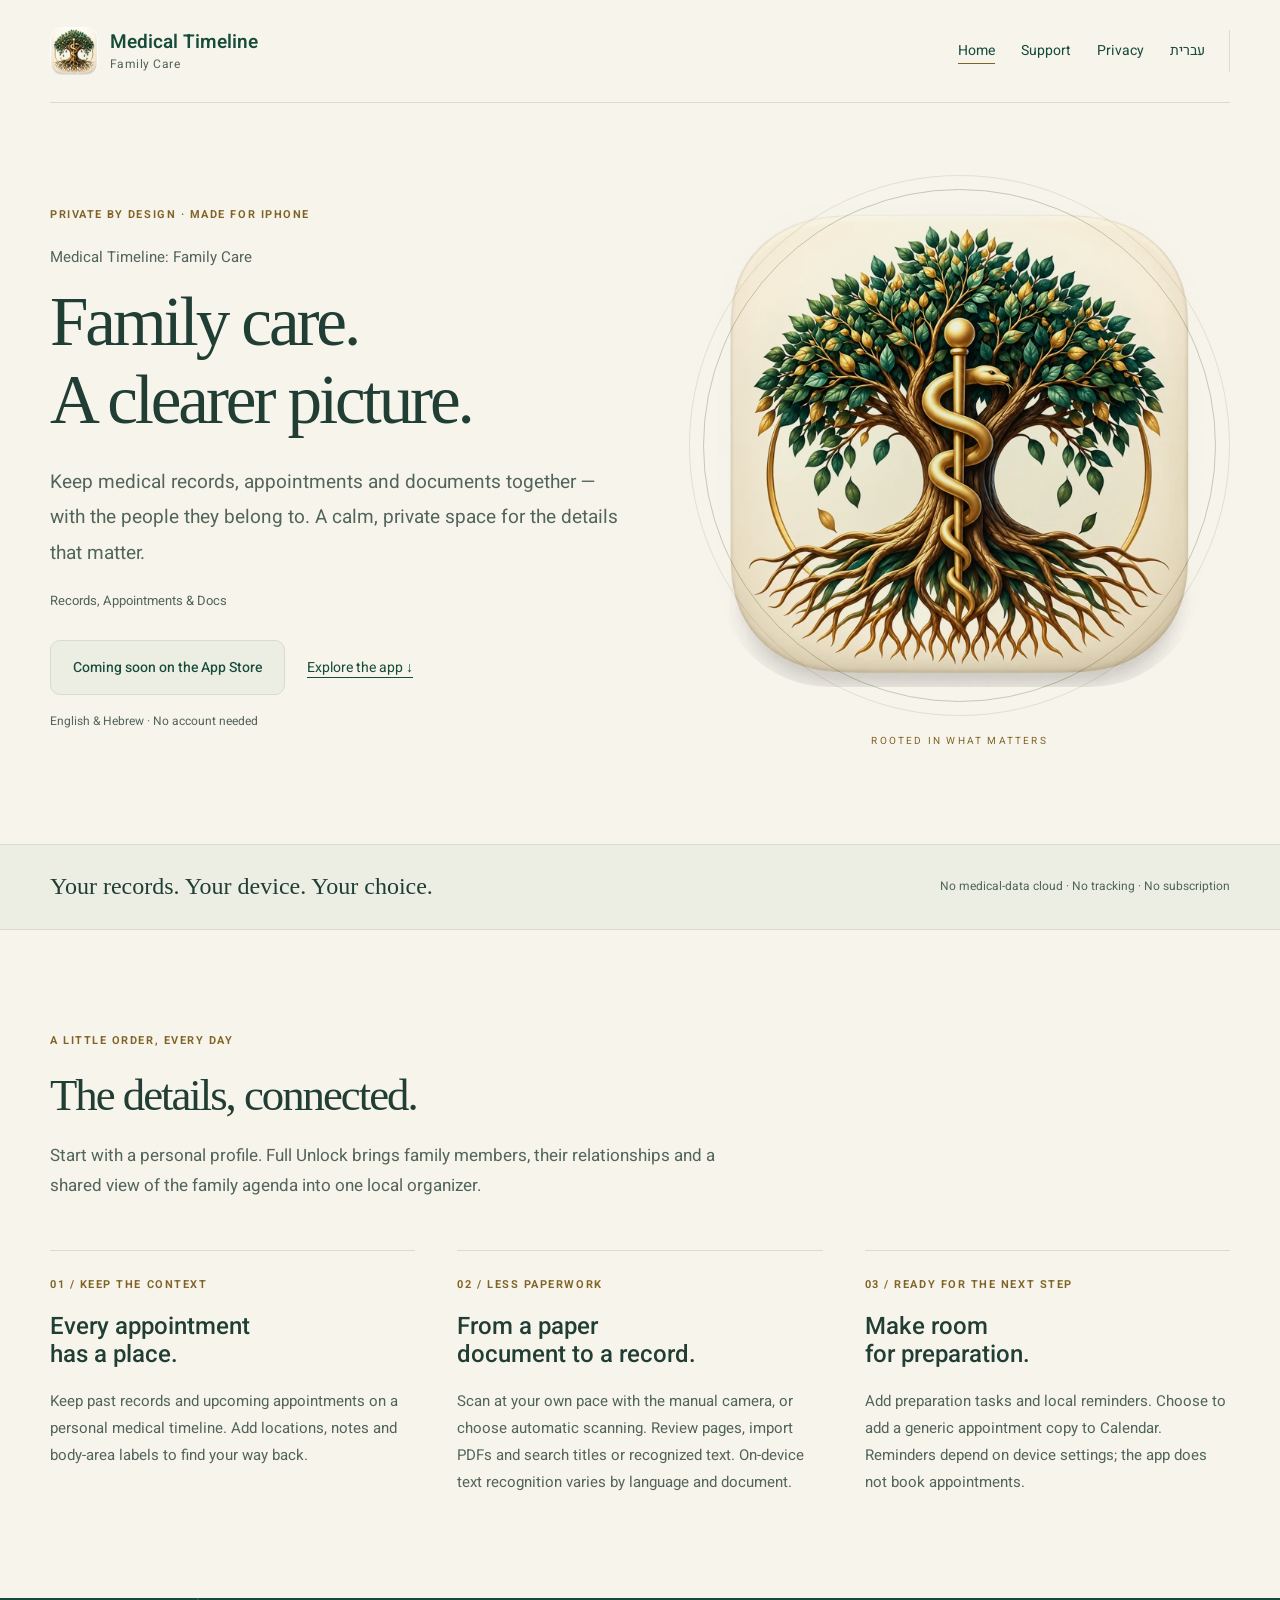
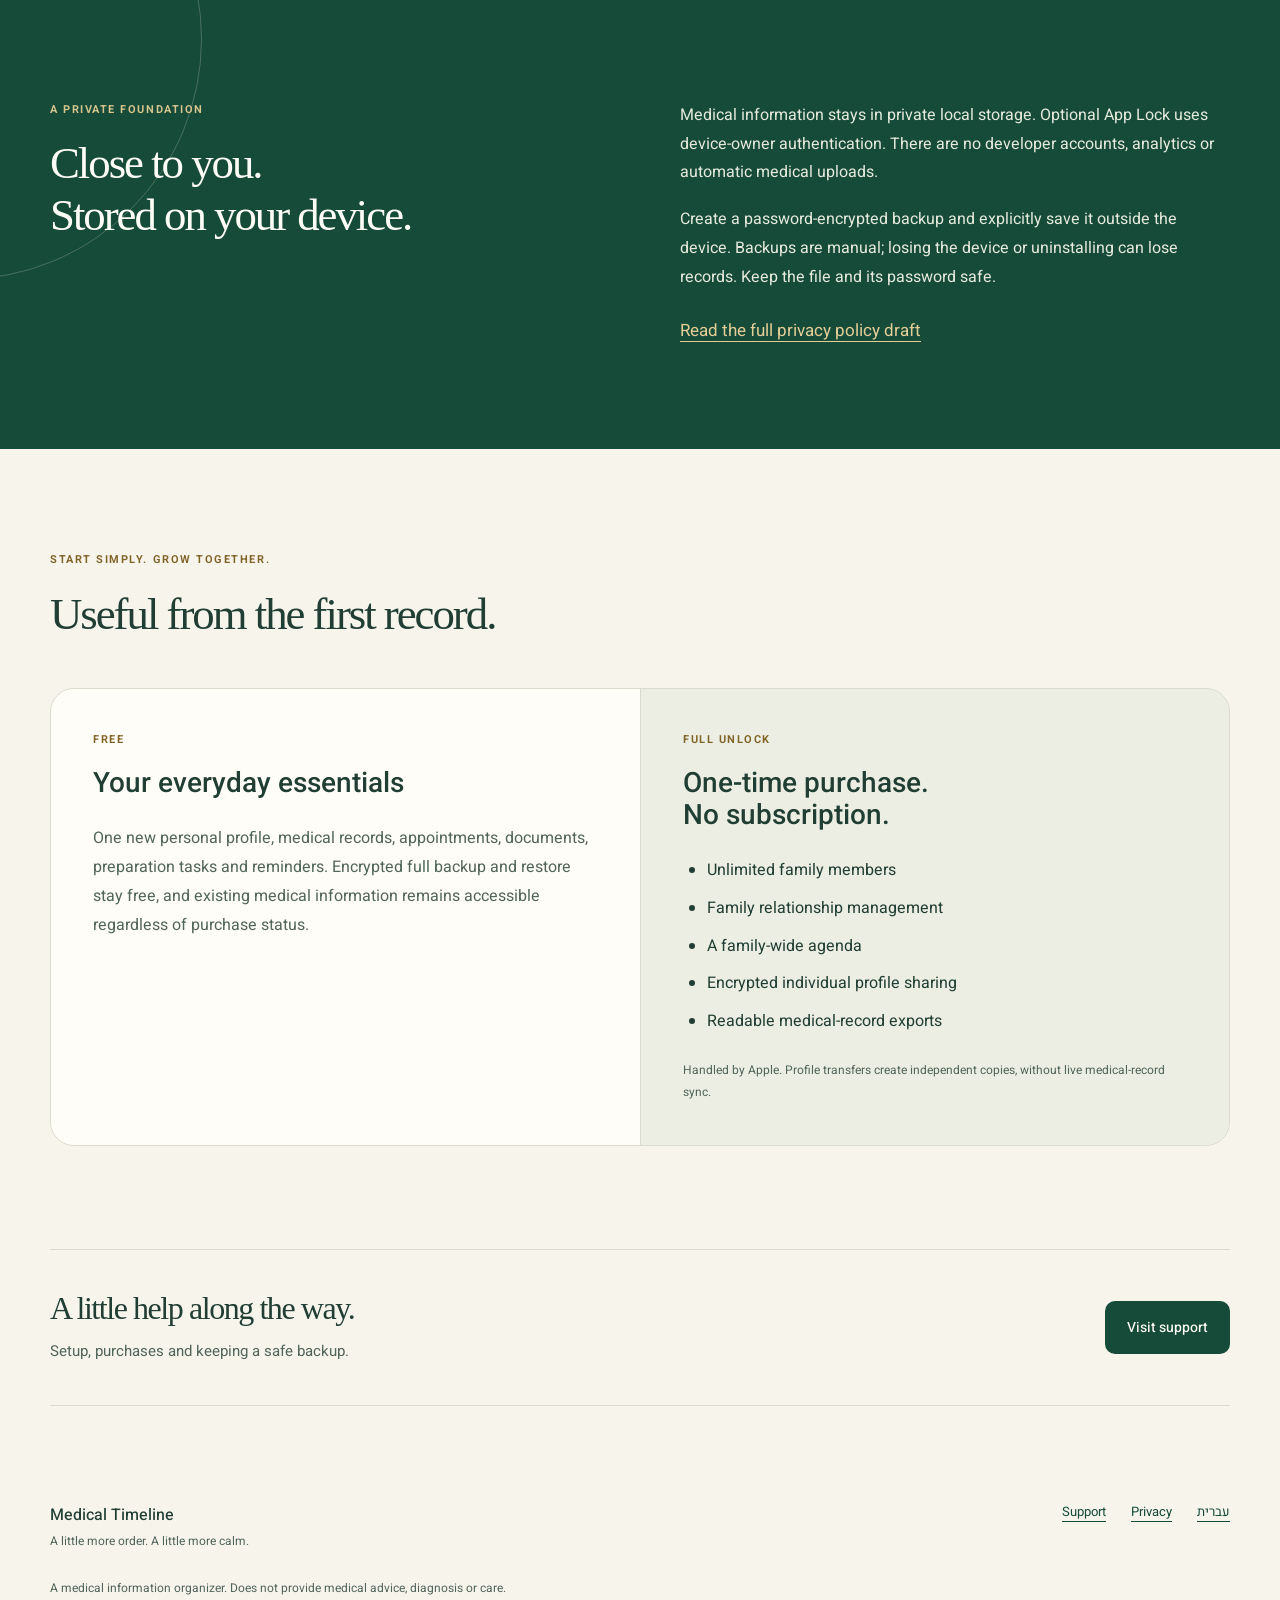
==== index.html @ 95b33567 "Add bilingual Medical Timeline companion website" ====
<!doctype html>
<html lang="en" dir="ltr">
<head>
<meta charset="utf-8">
<meta name="viewport" content="width=device-width, initial-scale=1">
<title>Medical Timeline: Family Care — Records, Appointments &amp; Docs</title>
<meta name="description" content="A private, local-first iPhone organizer for medical records, appointments and documents. English and Hebrew. Optional one-time Full Unlock.">
<meta name="theme-color" content="#f7f4ec">

<link rel="canonical" href="https://staroldur.github.io/medical-timeline-site/index.html">
<link rel="alternate" hreflang="en" href="https://staroldur.github.io/medical-timeline-site/index.html">
<link rel="alternate" hreflang="he" href="https://staroldur.github.io/medical-timeline-site/he.html">
<link rel="alternate" hreflang="x-default" href="https://staroldur.github.io/medical-timeline-site/index.html">
<link rel="icon" type="image/webp" href="assets/icon.webp">
<link rel="stylesheet" href="styles.css">
</head>
<body>
<a class="skip" href="#main">Skip to content</a>
<header class="wrap site-header"><a class="brand" href="index.html"><img src="assets/icon.webp" width="48" height="48" alt=""><span><bdi dir="ltr">Medical Timeline</bdi><small>Family Care</small></span></a>
<nav aria-label="Main navigation"><a href="index.html" aria-current="page">Home</a><a href="support.html">Support</a><a href="privacy.html">Privacy</a><a class="language" href="he.html" lang="he" dir="rtl">עברית</a>
</nav>
</header>
<main id="main">
<section class="wrap hero" aria-labelledby="hero-title">
<div class="hero-copy">
<p class="eyebrow">PRIVATE BY DESIGN · MADE FOR IPHONE</p>
<p class="product-name">Medical Timeline: Family Care</p>
<h1 id="hero-title">Family care.<br>A clearer picture.</h1>
<p class="intro">Keep medical records, appointments and documents together — with the people they belong to. A calm, private space for the details that matter.</p>
<p class="subtitle">Records, Appointments &amp; Docs</p>
<div class="hero-actions"><span class="coming">Coming soon on the App Store</span><a href="#how">Explore the app <span aria-hidden="true">↓</span></a>
</div>
<p class="fine">English &amp; Hebrew · No account needed</p>
</div>
<figure class="hero-art">
<div class="art-ring"><img src="assets/yggdrasil.webp" width="640" height="640" alt="Approved Yggdrasil Tree of Life app artwork, with evergreen leaves and a golden staff" fetchpriority="high">
</div>
<figcaption>ROOTED IN WHAT MATTERS</figcaption>
</figure>
</section>
 <section class="principles">
<div class="wrap">
<p>Your records. Your device. Your choice.</p><span>No medical-data cloud · No tracking · No subscription</span>
</div>
</section>
 <section class="wrap section" id="how" aria-labelledby="how-title">
<div class="section-head">
<p class="eyebrow">A LITTLE ORDER, EVERY DAY</p>
<h2 id="how-title">The details, connected.</h2>
<p>Start with a personal profile. Full Unlock brings family members, their relationships and a shared view of the family agenda into one local organizer.</p>
</div>
<div class="features">
<article class="feature">
<p class="eyebrow">01 / KEEP THE CONTEXT</p>
<h3>Every appointment has a place.</h3>
<p>Keep past records and upcoming appointments on a personal medical timeline. Add locations, notes and body-area labels to find your way back.</p>
</article>
<article class="feature">
<p class="eyebrow">02 / LESS PAPERWORK</p>
<h3>From a paper document to a record.</h3>
<p>Scan at your own pace with the manual camera, or choose automatic scanning. Review pages, import PDFs and search titles or recognized text. On-device text recognition varies by language and document.</p>
</article>
<article class="feature">
<p class="eyebrow">03 / READY FOR THE NEXT STEP</p>
<h3>Make room for preparation.</h3>
<p>Add preparation tasks and local reminders. Choose to add a generic appointment copy to Calendar. Reminders depend on device settings; the app does not book appointments.</p>
</article>
</div>
</section>
 <section class="privacy-band">
<div class="wrap split">
<div>
<p class="eyebrow">A PRIVATE FOUNDATION</p>
<h2>Close to you.<br>Stored on your device.</h2>
</div>
<div>
<p>Medical information stays in private local storage. Optional App Lock uses device-owner authentication. There are no developer accounts, analytics or automatic medical uploads.</p>
<p>Create a password-encrypted backup and explicitly save it outside the device. Backups are manual; losing the device or uninstalling can lose records. Keep the file and its password safe.</p><a href="privacy.html">Read the full privacy policy draft</a>
</div>
</div>
</section>
 <section class="wrap section" aria-labelledby="purchase-title">
<div class="section-head">
<p class="eyebrow">START SIMPLY. GROW TOGETHER.</p>
<h2 id="purchase-title">Useful from the first record.</h2>
</div>
<div class="purchase-grid">
<article class="free">
<p class="eyebrow">FREE</p>
<h3>Your everyday essentials</h3>
<p>One new personal profile, medical records, appointments, documents, preparation tasks and reminders. Encrypted full backup and restore stay free, and existing medical information remains accessible regardless of purchase status.</p>
</article>
<article class="unlock">
<p class="eyebrow">FULL UNLOCK</p>
<h3>One-time purchase.<br>No subscription.</h3>
<ul>
<li>Unlimited family members</li>
<li>Family relationship management</li>
<li>A family-wide agenda</li>
<li>Encrypted individual profile sharing</li>
<li>Readable medical-record exports</li>
</ul>
<p class="fine">Handled by Apple. Profile transfers create independent copies, without live medical-record sync.</p>
</article>
</div>
</section>
 <section class="wrap help-strip">
<div>
<h2>A little help along the way.</h2>
<p>Setup, purchases and keeping a safe backup.</p>
</div><a class="button" href="support.html">Visit support</a>
</section>
</main>
<footer class="wrap site-footer">
<div><strong><bdi dir="ltr">Medical Timeline</bdi></strong>
<p>A little more order. A little more calm.</p>
</div>
<div><a href="support.html">Support</a><a href="privacy.html">Privacy</a><a href="he.html" lang="he" dir="auto">עברית</a>
</div>
<p class="fine">A medical information organizer. Does not provide medical advice, diagnosis or care.</p>
</footer>
</body></html>
---- styles.css ----
@font-face {
  font-family:Heebo;
  src:url('assets/Heebo.ttf') format('truetype');
  font-weight:100 900;
  font-display:swap}

:root {
  color-scheme:light;
  --ivory:#f7f4ec;
  --paper:#fffdf7;
  --ink:#213e34;
  --green:#164b3a;
  --muted:#52655b;
  --gold:#806326;
  --line:#d8dbcd;
  --tint:#eceee3;
  --radius:24px;
  --space:clamp(64px,8vw,112px)}

* {
  box-sizing:border-box}
html {
  scroll-padding-top:24px}
body {
  margin:0;
  background:var(--ivory);
  color:var(--ink);
  font:400 17px/1.8 Heebo,Arial,sans-serif}
a {
  color:var(--green);
  text-underline-offset:5px;
  text-decoration-thickness:1px}
a:hover {
  text-decoration-thickness:2px}
a:focus-visible {
  outline:3px solid var(--gold);
  outline-offset:5px;
  border-radius:3px}
img {
  max-width:100%;
  height:auto;
  display:block}
h1,h2,h3,p,figure {
  margin:0}
h1,h2,h3 {
  line-height:1.14;
  font-weight:500;
  text-wrap:balance}
h1,h2 {
  font-family:Georgia,'Times New Roman',serif;
  letter-spacing:-.045em}
h1 {
  font-size:clamp(48px,5.4vw,78px)}
h2 {
  font-size:clamp(36px,3.5vw,50px)}
h3 {
  font-size:24px;
  font-weight:550}
p+p {
  margin-top:18px}
ul {
  padding-inline-start:24px}
li+li {
  margin-top:9px}
.wrap {
  width:min(1180px,calc(100% - 72px));
  margin-inline:auto}
.skip {
  position:absolute;
  inset-inline-start:20px;
  top:-100px;
  background:var(--paper);
  padding:12px;
  z-index:10}
.skip:focus {
  top:12px}
.site-header {
  display:flex;
  justify-content:space-between;
  align-items:center;
  gap:24px;
  padding-block:27px;
  border-bottom:1px solid var(--line)}
.brand {
  display:flex;
  gap:12px;
  align-items:center;
  text-decoration:none;
  font-size:19px;
  font-weight:600;
  line-height:1.35}
.brand img {
  border-radius:12px}
.brand small {
  display:block;
  color:var(--muted);
  font-size:12px;
  font-weight:400;
  letter-spacing:.04em}
.site-header nav {
  display:flex;
  flex-wrap:wrap;
  align-items:center;
  gap:26px;
  font-size:14px}
.site-header nav a {
  text-decoration:none;
  padding-block:8px}
.site-header nav a[aria-current] {
  text-decoration:underline;
  text-decoration-color:var(--gold);
  text-underline-offset:8px}
.site-header .language {
  border-inline-start:1px solid var(--line);
  padding-inline-start:24px}
.hero {
  display:grid;
  grid-template-columns:1.1fr 1fr;
  gap:44px;
  align-items:center;
  padding-block:72px 80px}
.hero-copy {
  position:relative}
.eyebrow {
  font-size:11px;
  letter-spacing:.14em;
  font-weight:650;
  color:var(--gold);
  line-height:1.6;
  margin-bottom:20px}
.product-name {
  font-size:15px;
  color:var(--muted);
  margin-block:0 12px}
.hero h1 {
  margin-bottom:25px}
.intro {
  font-size:19px;
  line-height:1.85;
  color:var(--muted);
  max-width:580px}
.subtitle {
  font-size:13px;
  color:var(--muted);
  margin-top:18px}
.hero-actions {
  display:flex;
  align-items:center;
  gap:22px;
  flex-wrap:wrap;
  margin-block:28px 16px}
.hero-actions>a {
  font-size:14px}
.coming,.button {
  display:inline-block;
  padding:14px 22px;
  border-radius:10px;
  background:var(--green);
  color:var(--paper);
  font-size:14px;
  font-weight:500;
  text-decoration:none}
.coming {
  background:var(--tint);
  color:var(--green);
  border:1px solid var(--line)}
.fine {
  font-size:12px;
  line-height:1.8;
  color:var(--muted)}
.hero-art {
  position:relative;
  text-align:center;
  padding:14px}
.art-ring {
  position:relative;
  padding:14px;
  border:1px solid #c7c9b5;
  border-radius:50%;
  background:radial-gradient(ellipse,#e6e8da 0,transparent 70%)}
.art-ring:before {
  content:'';
  position:absolute;
  inset:-15px;
  border:1px solid #e4dfcf;
  border-radius:50%;
  pointer-events:none}
.art-ring img {
  border-radius:23%;
  mix-blend-mode:multiply}
.hero-art figcaption {
  font-size:10px;
  letter-spacing:.22em;
  color:var(--gold);
  margin-top:30px}
.principles {
  background:var(--tint);
  border-block:1px solid var(--line);
  padding-block:25px}
.principles>.wrap {
  display:flex;
  justify-content:space-between;
  align-items:center;
  gap:18px}
.principles p {
  font-family:Georgia,serif;
  font-size:24px;
  line-height:1.4}
.principles span {
  font-size:12px;
  color:var(--muted)}
.section {
  padding-block:var(--space)}
.section-head {
  max-width:690px;
  margin-bottom:48px}
.section-head h2 {
  margin-bottom:20px}
.section-head>p:last-child {
  color:var(--muted)}
.features {
  display:grid;
  grid-template-columns:repeat(3,minmax(0,1fr));
  gap:42px}
.feature {
  border-top:1px solid var(--line);
  padding-top:25px}
.feature .eyebrow {
  margin-bottom:20px}
.feature h3 {
  margin-bottom:20px;
  max-width:270px}
.feature>p:last-child {
  font-size:15px;
  color:var(--muted)}
.privacy-band {
  background:var(--green);
  color:var(--paper);
  padding-block:var(--space);
  position:relative;
  overflow:hidden}
.privacy-band:before {
  content:'';
  position:absolute;
  width:480px;
  height:480px;
  border:1px solid #4a705d;
  border-radius:50%;
  inset-inline-start:-280px;
  top:-200px;
  pointer-events:none}
.split {
  display:grid;
  grid-template-columns:1fr 1fr;
  gap:80px;
  position:relative}
.privacy-band .eyebrow {
  color:#d9c68e}
.privacy-band p:not(.eyebrow) {
  color:#e5eadd;
  font-size:16px}
.privacy-band a {
  color:#e5ce95;
  display:inline-block;
  margin-top:24px}
.purchase-grid {
  display:grid;
  grid-template-columns:1fr 1fr;
  border:1px solid var(--line);
  border-radius:var(--radius);
  overflow:hidden}
.purchase-grid article {
  padding:42px}
.purchase-grid h3 {
  font-size:28px;
  margin-bottom:24px}
.free {
  background:var(--paper)}
.free>p:last-child {
  color:var(--muted);
  font-size:16px}
.unlock {
  background:var(--tint);
  border-inline-start:1px solid var(--line)}
.unlock li {
  font-size:16px}
.unlock .fine {
  margin-top:24px}
.help-strip {
  border-block:1px solid var(--line);
  display:flex;
  justify-content:space-between;
  align-items:center;
  gap:30px;
  padding-block:40px;
  margin-bottom:64px}
.help-strip h2 {
  font-size:32px;
  margin-bottom:12px}
.help-strip p {
  font-size:15px;
  color:var(--muted)}
.site-footer {
  display:flex;
  flex-wrap:wrap;
  justify-content:space-between;
  align-items:start;
  gap:26px;
  padding-block:30px 40px}
.site-footer strong {
  font-size:16px;
  font-weight:500}
.site-footer p {
  font-size:12px;
  color:var(--muted)}
.site-footer>div+div {
  display:flex;
  gap:25px;
  font-size:13px}
.site-footer>.fine {
  width:100%}
.page-heading {
  padding-block:64px 48px}
.page-heading h1 {
  margin-bottom:24px}
.equivalent {
  display:inline-block;
  margin-top:20px}
.draft-notice {
  max-width:880px;
  border-inline-start:3px solid var(--gold);
  padding:18px 22px;
  background:#eee7d6;
  font-size:14px;
  color:#4c4329}
.document-layout {
  display:grid;
  grid-template-columns:260px minmax(0,1fr);
  gap:72px;
  padding-bottom:80px}
.contact-panel,.policy-nav {
  align-self:start;
  border-top:1px solid var(--gold);
  padding-top:24px;
  font-size:14px;
  overflow-wrap:anywhere}
.contact-panel h2,.policy-nav h2 {
  font-family:Heebo,Arial,sans-serif;
  font-size:20px;
  letter-spacing:0;
  line-height:1.5;
  margin-bottom:18px}
.contact-panel p {
  margin-bottom:18px}
.contact-panel>a {
  display:inline-block;
  margin-bottom:18px}
.policy-nav a {
  display:block;
  padding-block:6px;
  font-size:13px}
.document {
  max-width:760px;
  min-width:0;
  overflow-wrap:anywhere}
.document section {
  padding-block:28px;
  border-top:1px solid var(--line)}
.document section:first-child {
  padding-top:0;
  border-top:0}
.document h2 {
  font-family:Heebo,Arial,sans-serif;
  font-size:24px;
  letter-spacing:0;
  line-height:1.5;
  margin-bottom:18px}
.document p {
  font-size:16px;
  color:var(--muted)}
.document strong {
  color:var(--ink)}
[dir=rtl] h1,[dir=rtl] h2,[dir=rtl] .principles p {
  font-family:Heebo,Arial,sans-serif;
  letter-spacing:-.025em}
[dir=rtl] h1 {
  font-size:clamp(42px,4.7vw,65px);
  line-height:1.28}
[dir=rtl] h2 {
  line-height:1.3}
[dir=rtl] .eyebrow {
  letter-spacing:.025em}
bdi {
  unicode-bidi:isolate}

@media(min-width:1450px) {
  .hero {
  padding-block:96px}
}

@media(max-width:1000px) {
  .hero {
  gap:24px}
.hero-art {
  padding:12px}
.hero-actions {
  gap:16px}
.site-header nav {
  gap:18px}
.features {
  gap:26px}
.split {
  gap:40px}
.principles>.wrap {
  flex-direction:column;
  text-align:center;
  gap:10px}
.document-layout {
  grid-template-columns:220px minmax(0,1fr);
  gap:35px}
}

@media(max-width:760px) {
  .wrap {
  width:calc(100% - 40px)}
.site-header {
  flex-wrap:wrap;
  gap:18px;
  padding-block:20px}
.site-header nav {
  width:100%;
  justify-content:space-between;
  gap:12px;
  font-size:13px}
.site-header .language {
  padding-inline-start:16px}
.hero {
  grid-template-columns:1fr;
  padding-block:45px 50px;
  gap:44px}
.hero-copy {
  max-width:600px}
.hero-art {
  max-width:400px;
  width:80%;
  margin-inline:auto}
.hero h1 {
  font-size:clamp(48px,8vw,65px)}
[dir=rtl] .hero h1 {
  font-size:clamp(42px,7.8vw,58px)}
.intro {
  font-size:17px}
.hero-art figcaption {
  margin-top:24px}
.principles p {
  font-size:22px}
.features {
  grid-template-columns:1fr;
  gap:30px}
.feature h3 {
  max-width:none}
.feature p {
  max-width:580px}
.split,.purchase-grid {
  grid-template-columns:1fr}
.split {
  gap:30px}
.unlock {
  border-inline-start:0;
  border-top:1px solid var(--line)}
.purchase-grid article {
  padding:30px}
.help-strip {
  align-items:start;
  flex-direction:column;
  gap:24px}
.document-layout {
  grid-template-columns:1fr;
  gap:40px}
.policy-nav {
  column-count:2;
  column-gap:24px}
.policy-nav h2 {
  column-span:all}
.policy-nav a {
  break-inside:avoid}
.contact-panel {
  max-width:480px}
.page-heading {
  padding-block:44px 36px}
.draft-notice {
  padding:16px}
.site-footer {
  gap:22px}
.eyebrow {
  margin-bottom:16px}
}

@media(max-width:360px) {
  .wrap {
  width:calc(100% - 32px)}
.hero h1 {
  font-size:45px}
[dir=rtl] .hero h1 {
  font-size:39px}
.brand {
  font-size:18px}
.coming {
  padding:12px 16px}
.purchase-grid article {
  padding:24px}
.policy-nav {
  column-count:1}
}

@media(prefers-reduced-motion:reduce) {
  *,*:before,*:after {
  scroll-behavior:auto!important;
  animation:none!important;
  transition:none!important}
}

@media print {
  body {
  background:white;
  color:#111;
  font:11pt/1.6 Arial,sans-serif}
.site-header,.site-footer,.skip,.policy-nav,.contact-panel {
  display:none}
.wrap {
  width:100%}
.page-heading {
  padding-block:0 20px}
.page-heading h1 {
  font-size:28pt}
.document-layout {
  display:block;
  padding:0}
.document {
  max-width:none}
.document p {
  font-size:11pt;
  color:#111}
.document h2 {
  font-size:15pt;
  break-after:avoid}
.document section {
  padding-block:16px}
.draft-notice {
  border:1px solid #555;
  background:none}
.document a {
  color:#111}
a[href^='https://']:after {
  content:' (' attr(href) ')';
  font-size:9pt;
  overflow-wrap:anywhere}
}
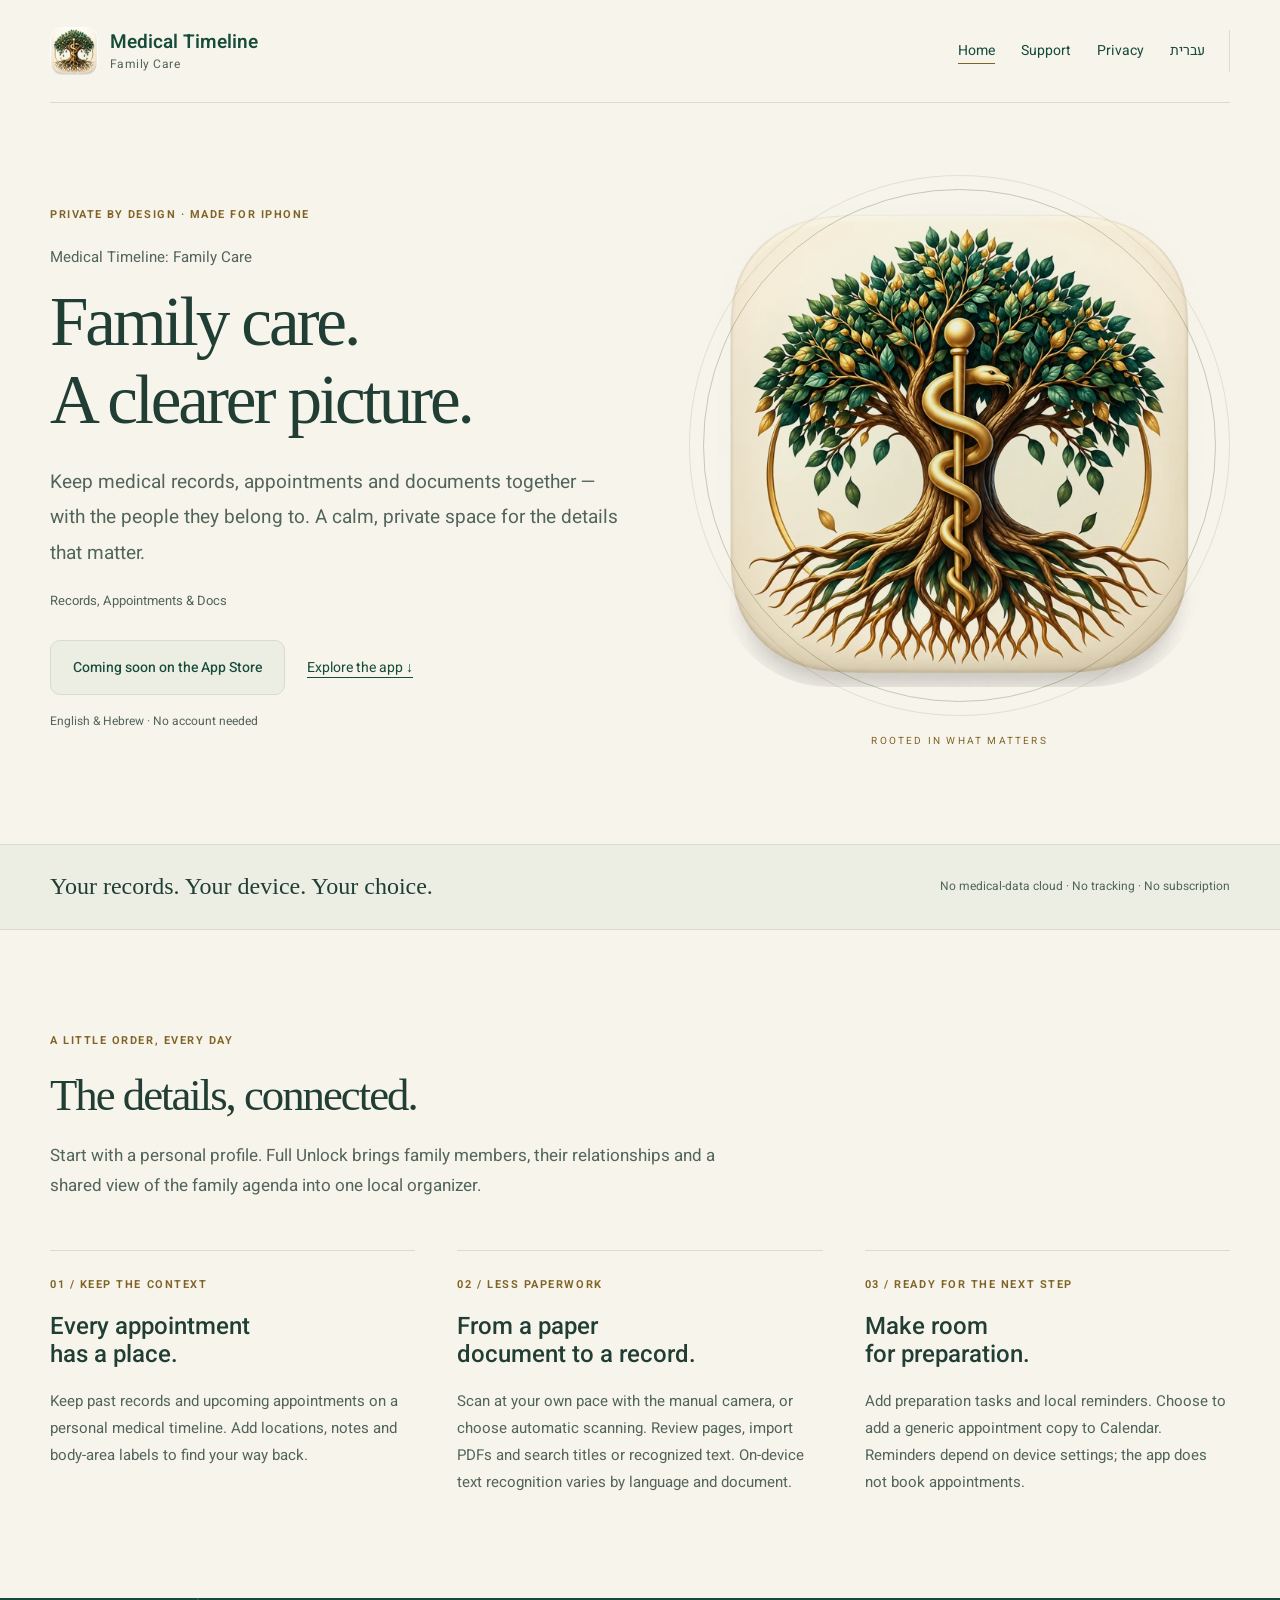
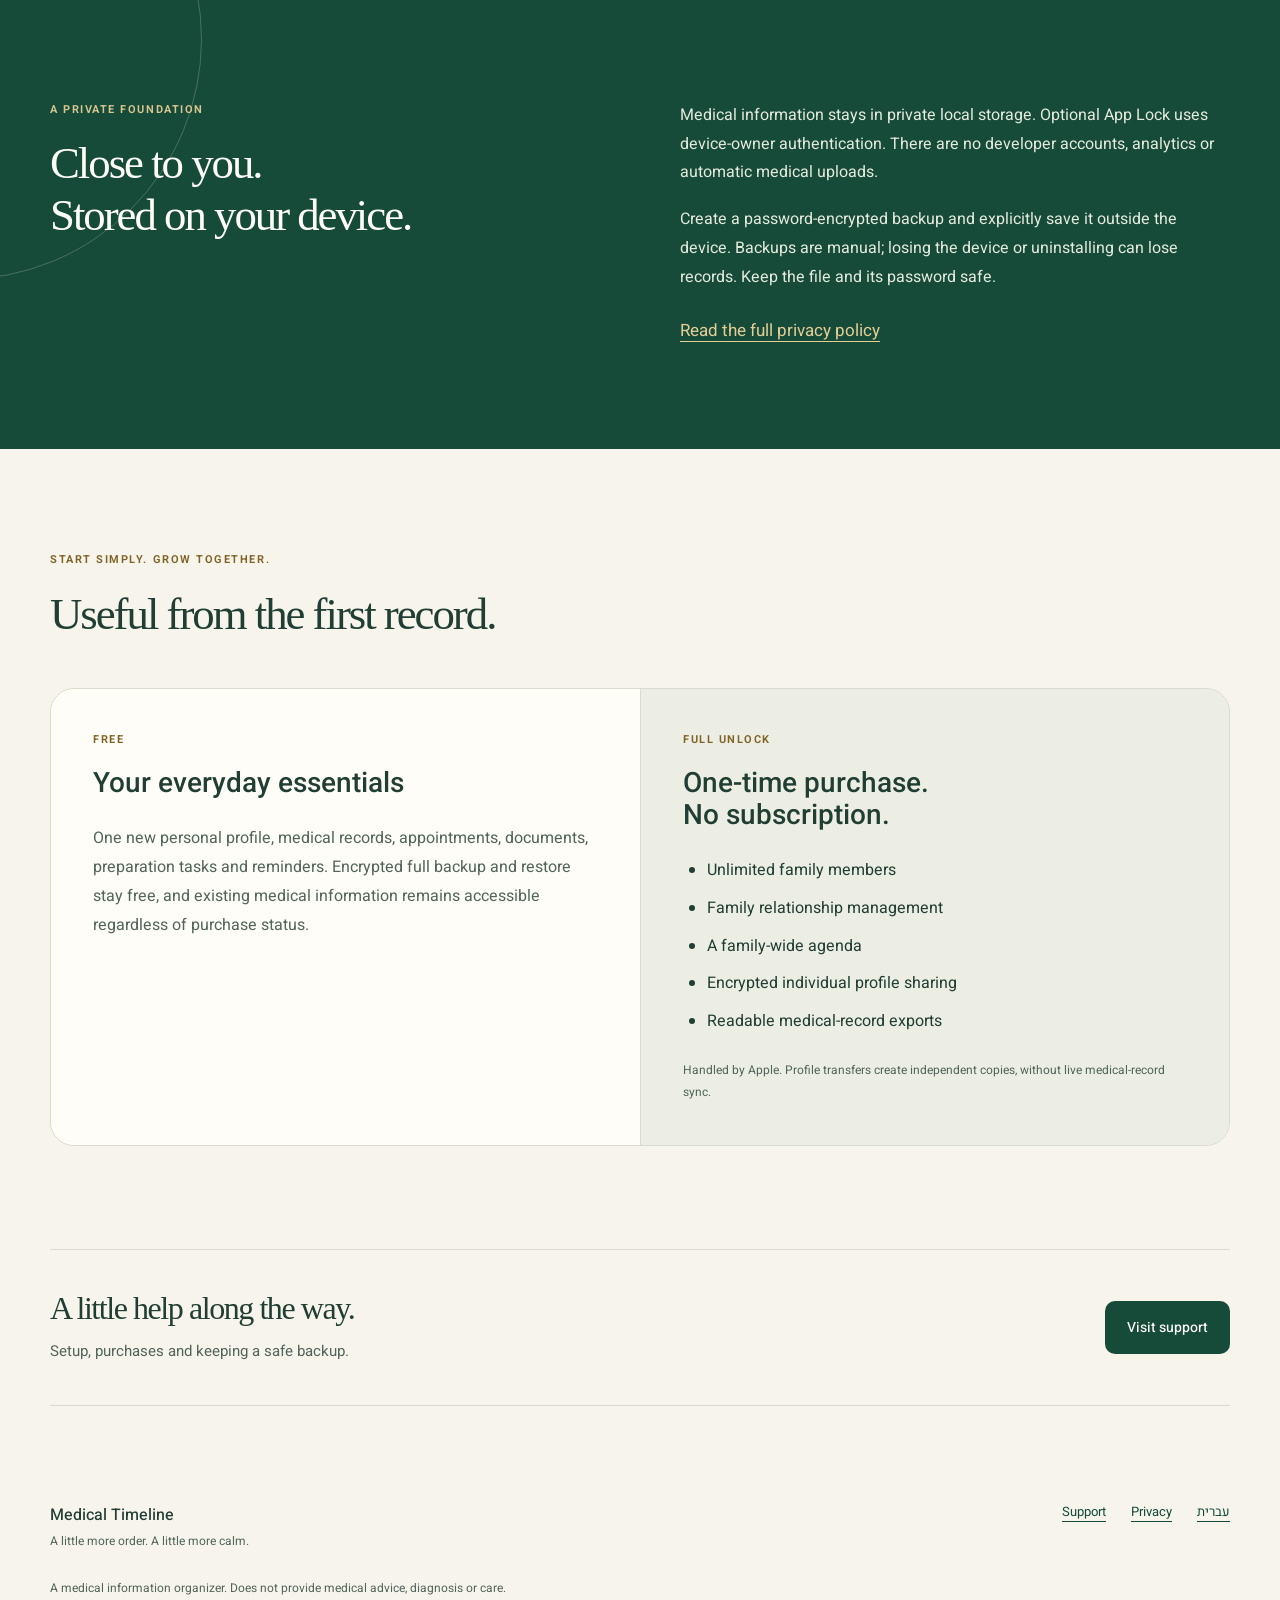
==== commit fec4bfee: "privacy updated" ====
--- a/index.html
+++ b/index.html
@@ -38,11 +38,11 @@
 <figcaption>ROOTED IN WHAT MATTERS</figcaption>
 </figure>
 </section>
- <section class="principles">
+ <div class="principles">
 <div class="wrap">
 <p>Your records. Your device. Your choice.</p><span>No medical-data cloud · No tracking · No subscription</span>
 </div>
-</section>
+</div>
  <section class="wrap section" id="how" aria-labelledby="how-title">
 <div class="section-head">
 <p class="eyebrow">A LITTLE ORDER, EVERY DAY</p>
@@ -75,7 +75,7 @@
 </div>
 <div>
 <p>Medical information stays in private local storage. Optional App Lock uses device-owner authentication. There are no developer accounts, analytics or automatic medical uploads.</p>
-<p>Create a password-encrypted backup and explicitly save it outside the device. Backups are manual; losing the device or uninstalling can lose records. Keep the file and its password safe.</p><a href="privacy.html">Read the full privacy policy draft</a>
+<p>Create a password-encrypted backup and explicitly save it outside the device. Backups are manual; losing the device or uninstalling can lose records. Keep the file and its password safe.</p><a href="privacy.html">Read the full privacy policy</a>
 </div>
 </div>
 </section>
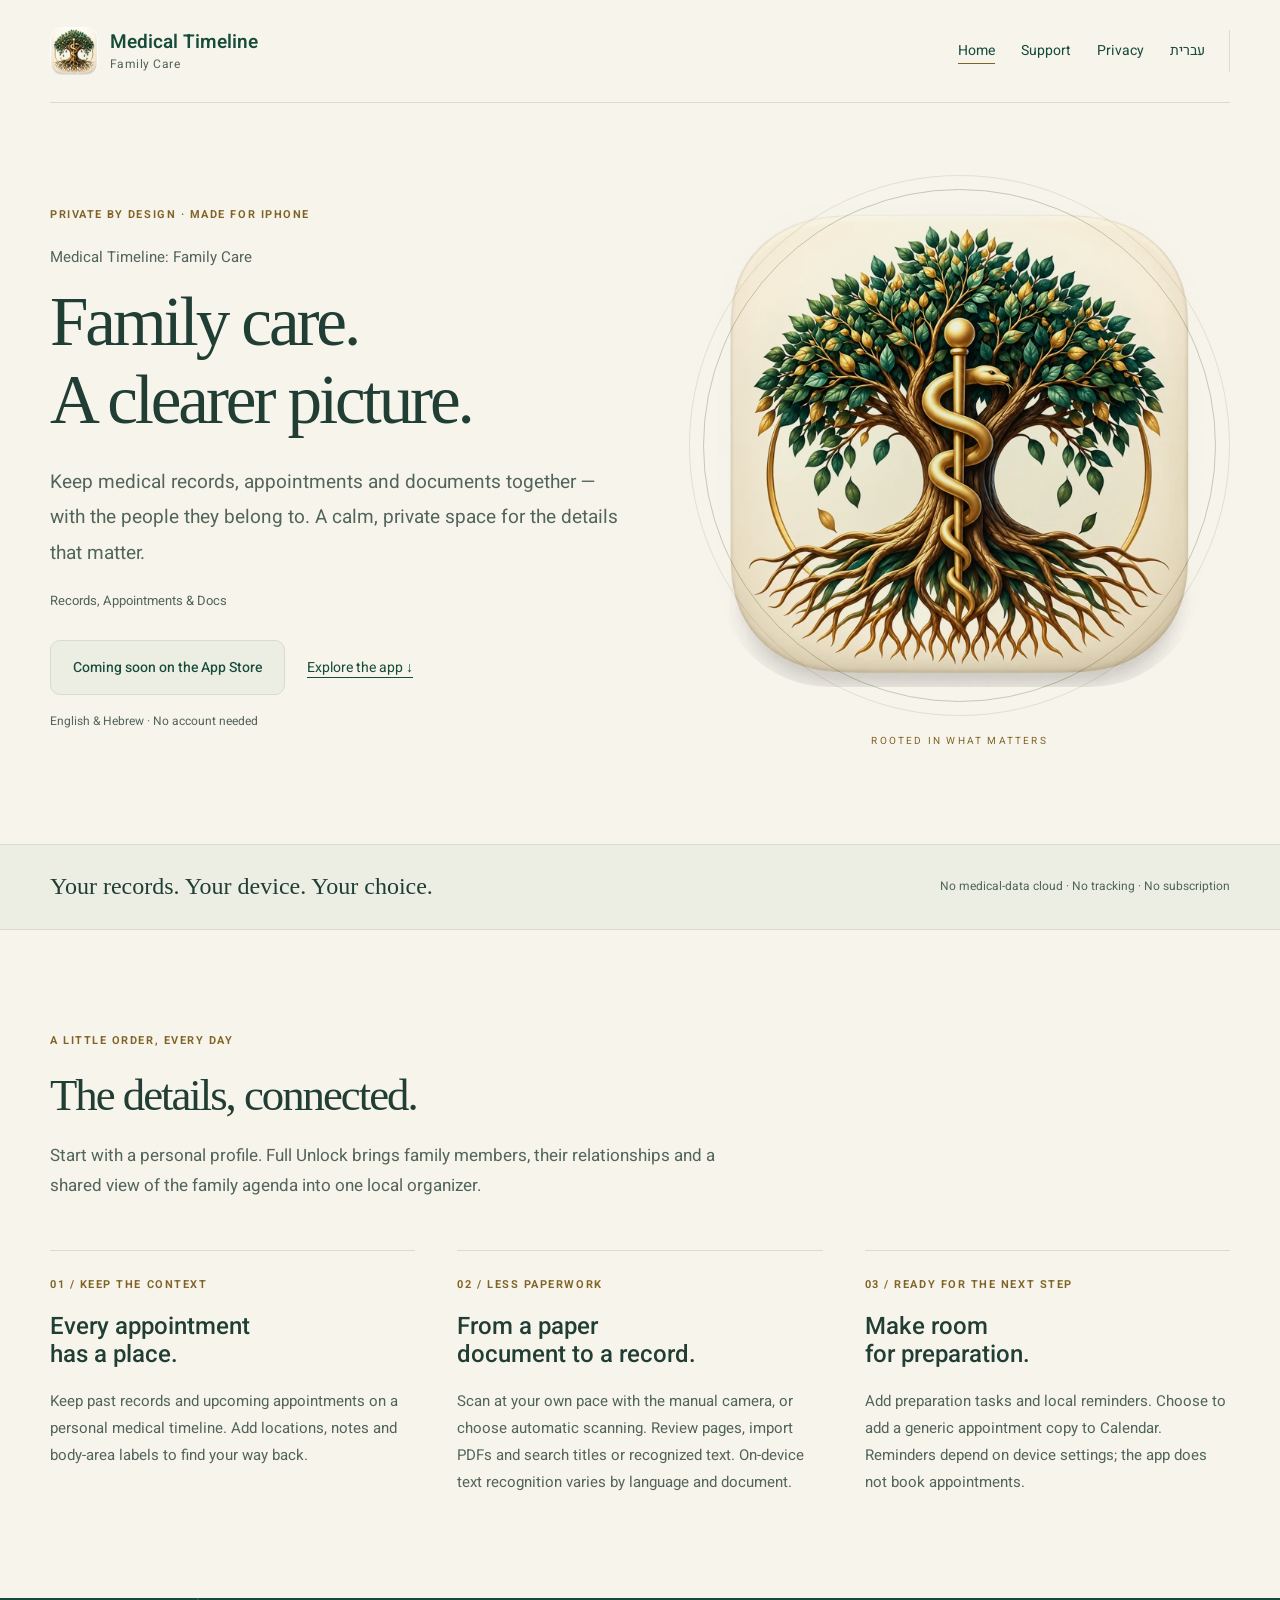
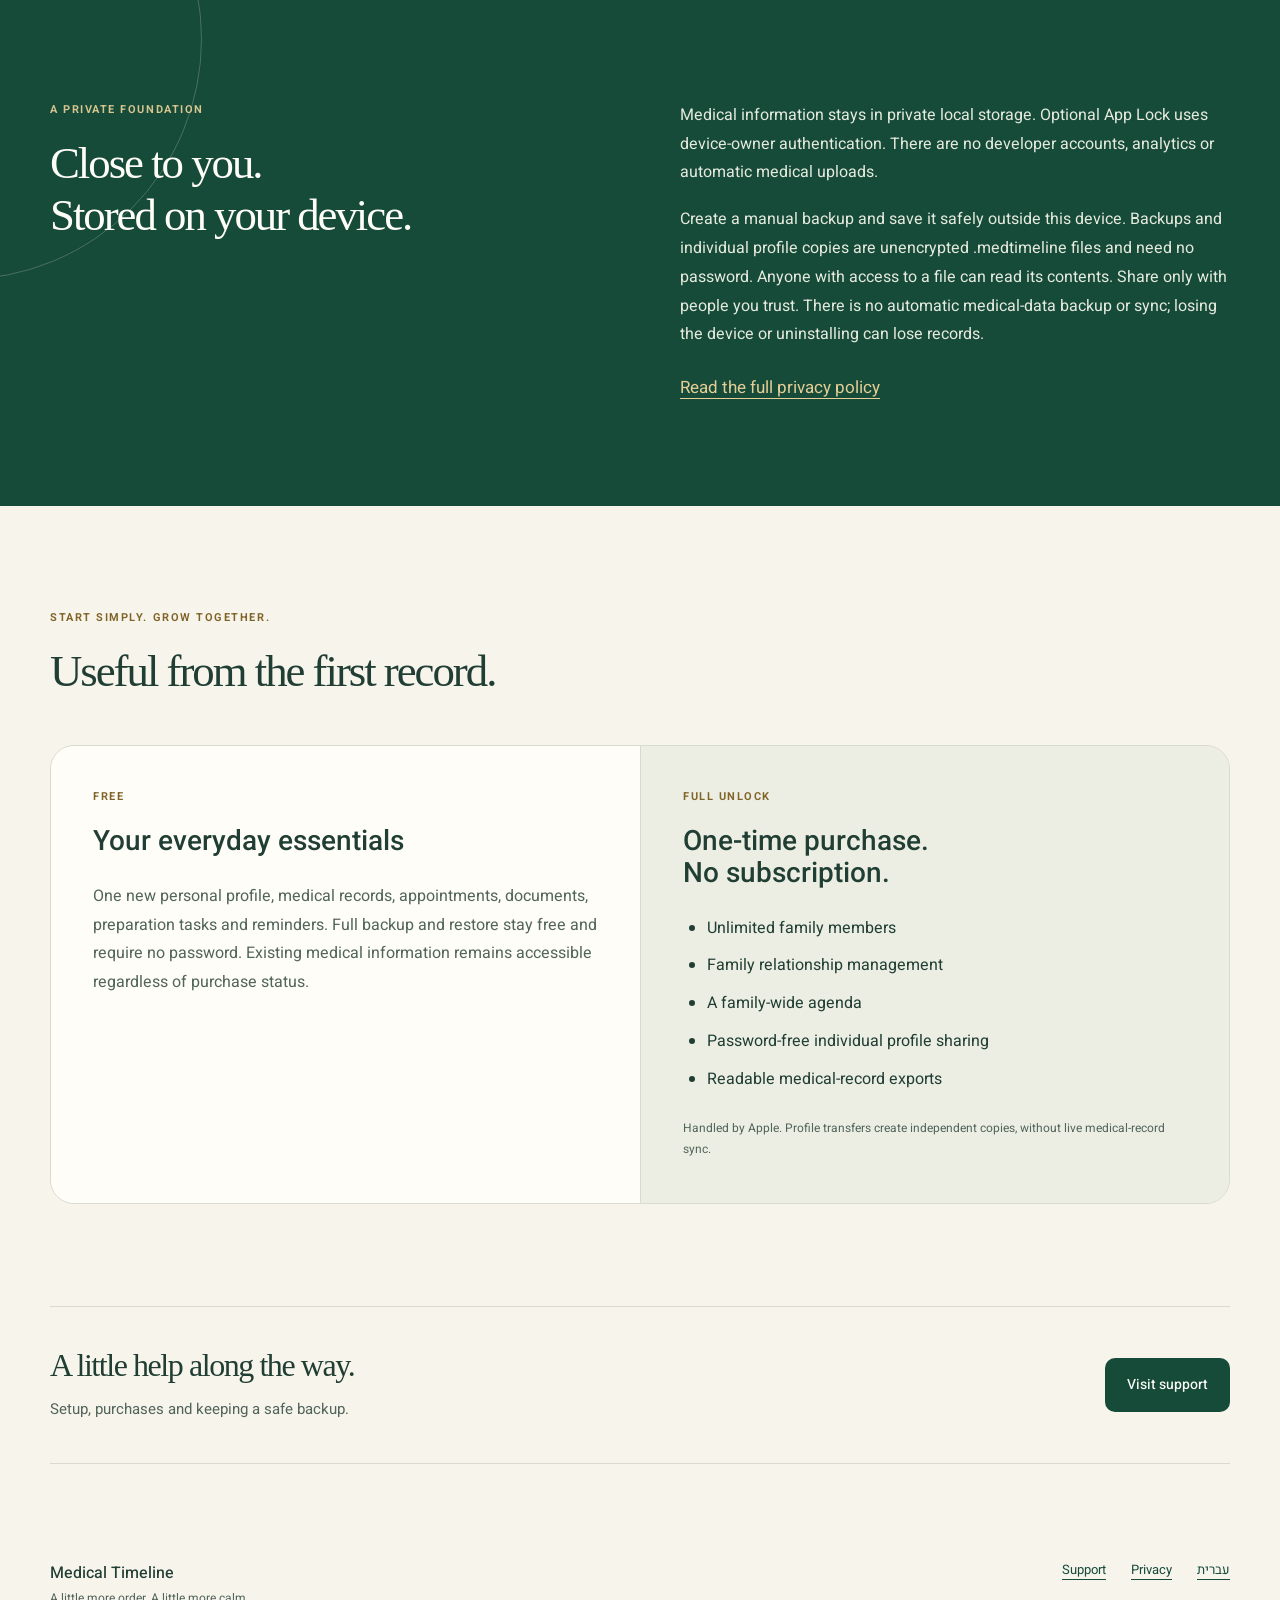
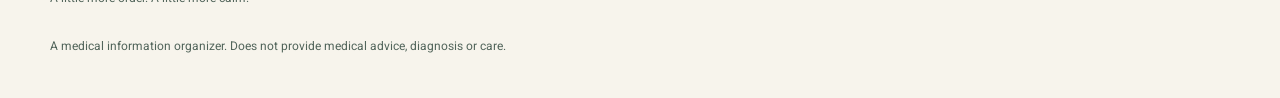
==== commit bc76bcbf: "removed encryption" ====
--- a/index.html
+++ b/index.html
@@ -75,7 +75,7 @@
 </div>
 <div>
 <p>Medical information stays in private local storage. Optional App Lock uses device-owner authentication. There are no developer accounts, analytics or automatic medical uploads.</p>
-<p>Create a password-encrypted backup and explicitly save it outside the device. Backups are manual; losing the device or uninstalling can lose records. Keep the file and its password safe.</p><a href="privacy.html">Read the full privacy policy</a>
+<p>Create a manual backup and save it safely outside this device. Backups and individual profile copies are unencrypted .medtimeline files and need no password. Anyone with access to a file can read its contents. Share only with people you trust. There is no automatic medical-data backup or sync; losing the device or uninstalling can lose records.</p><a href="privacy.html">Read the full privacy policy</a>
 </div>
 </div>
 </section>
@@ -88,7 +88,7 @@
 <article class="free">
 <p class="eyebrow">FREE</p>
 <h3>Your everyday essentials</h3>
-<p>One new personal profile, medical records, appointments, documents, preparation tasks and reminders. Encrypted full backup and restore stay free, and existing medical information remains accessible regardless of purchase status.</p>
+<p>One new personal profile, medical records, appointments, documents, preparation tasks and reminders. Full backup and restore stay free and require no password. Existing medical information remains accessible regardless of purchase status.</p>
 </article>
 <article class="unlock">
 <p class="eyebrow">FULL UNLOCK</p>
@@ -97,7 +97,7 @@
 <li>Unlimited family members</li>
 <li>Family relationship management</li>
 <li>A family-wide agenda</li>
-<li>Encrypted individual profile sharing</li>
+<li>Password-free individual profile sharing</li>
 <li>Readable medical-record exports</li>
 </ul>
 <p class="fine">Handled by Apple. Profile transfers create independent copies, without live medical-record sync.</p>
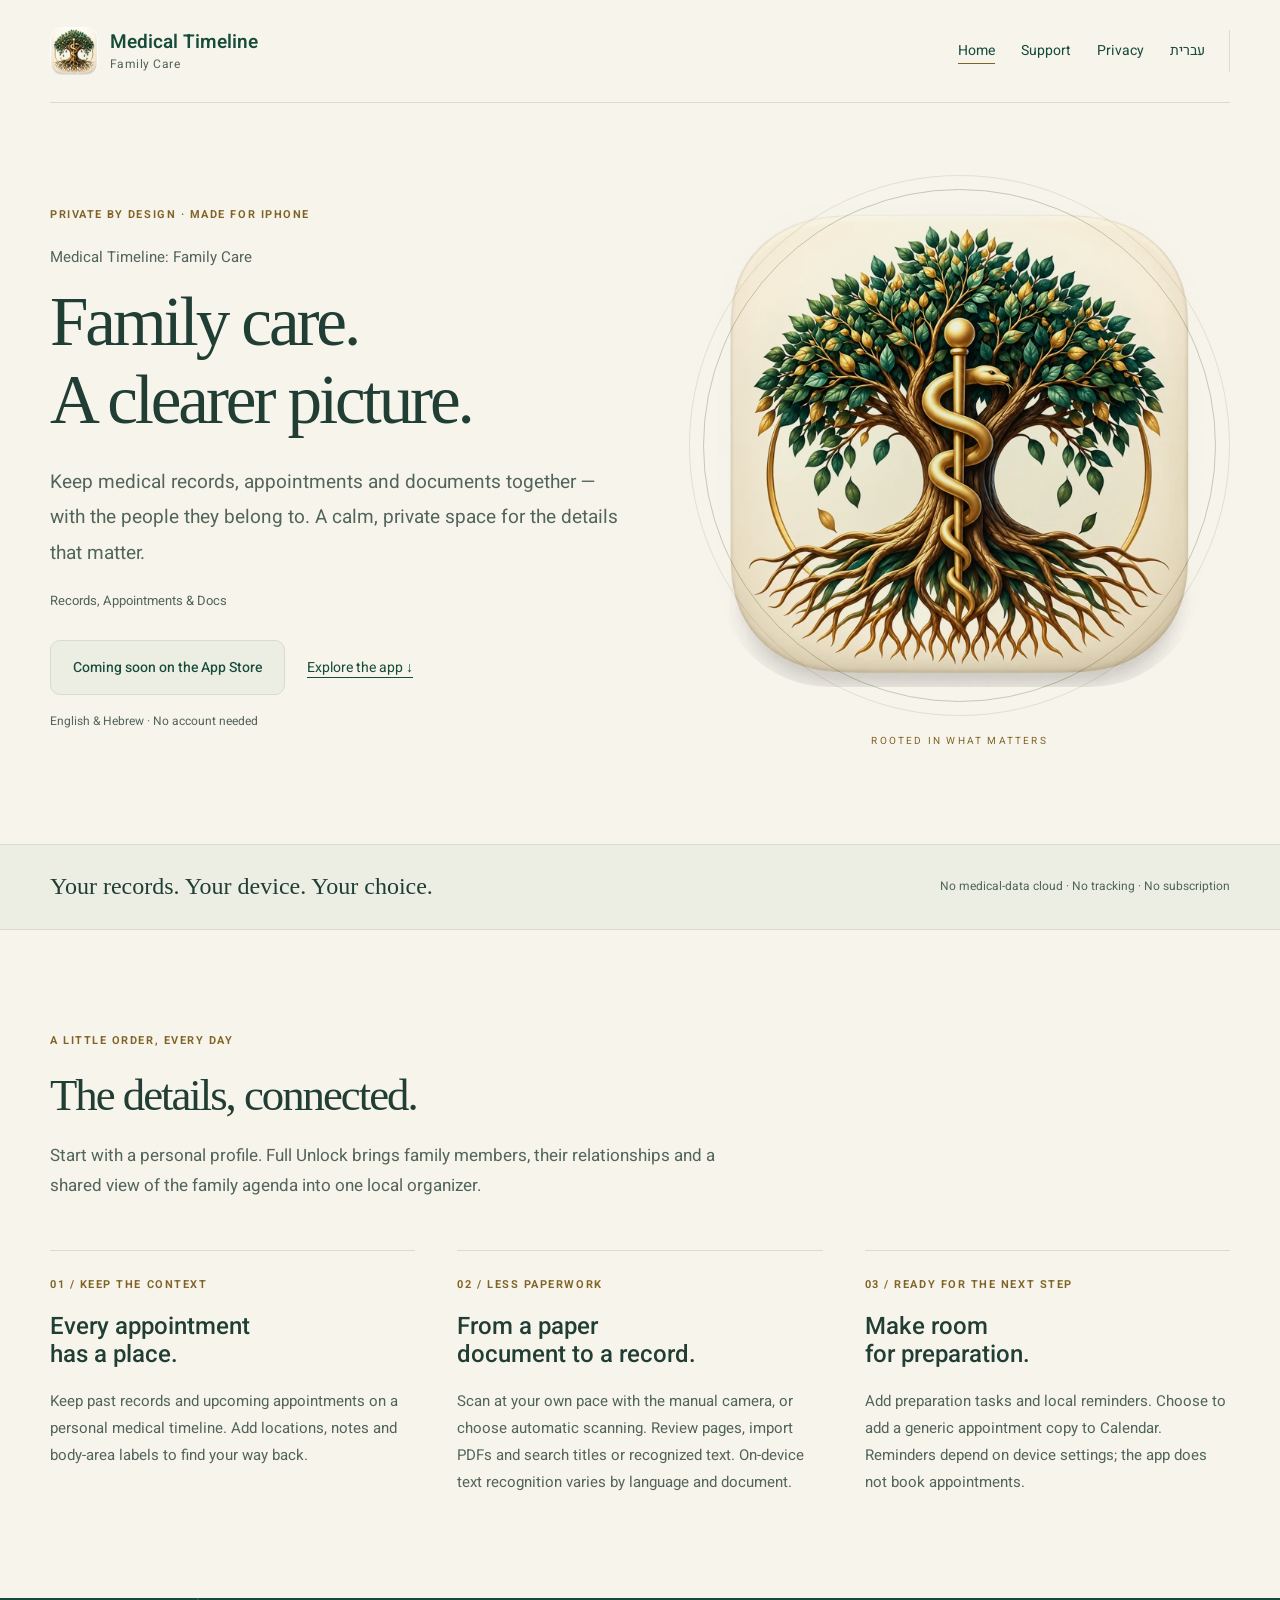
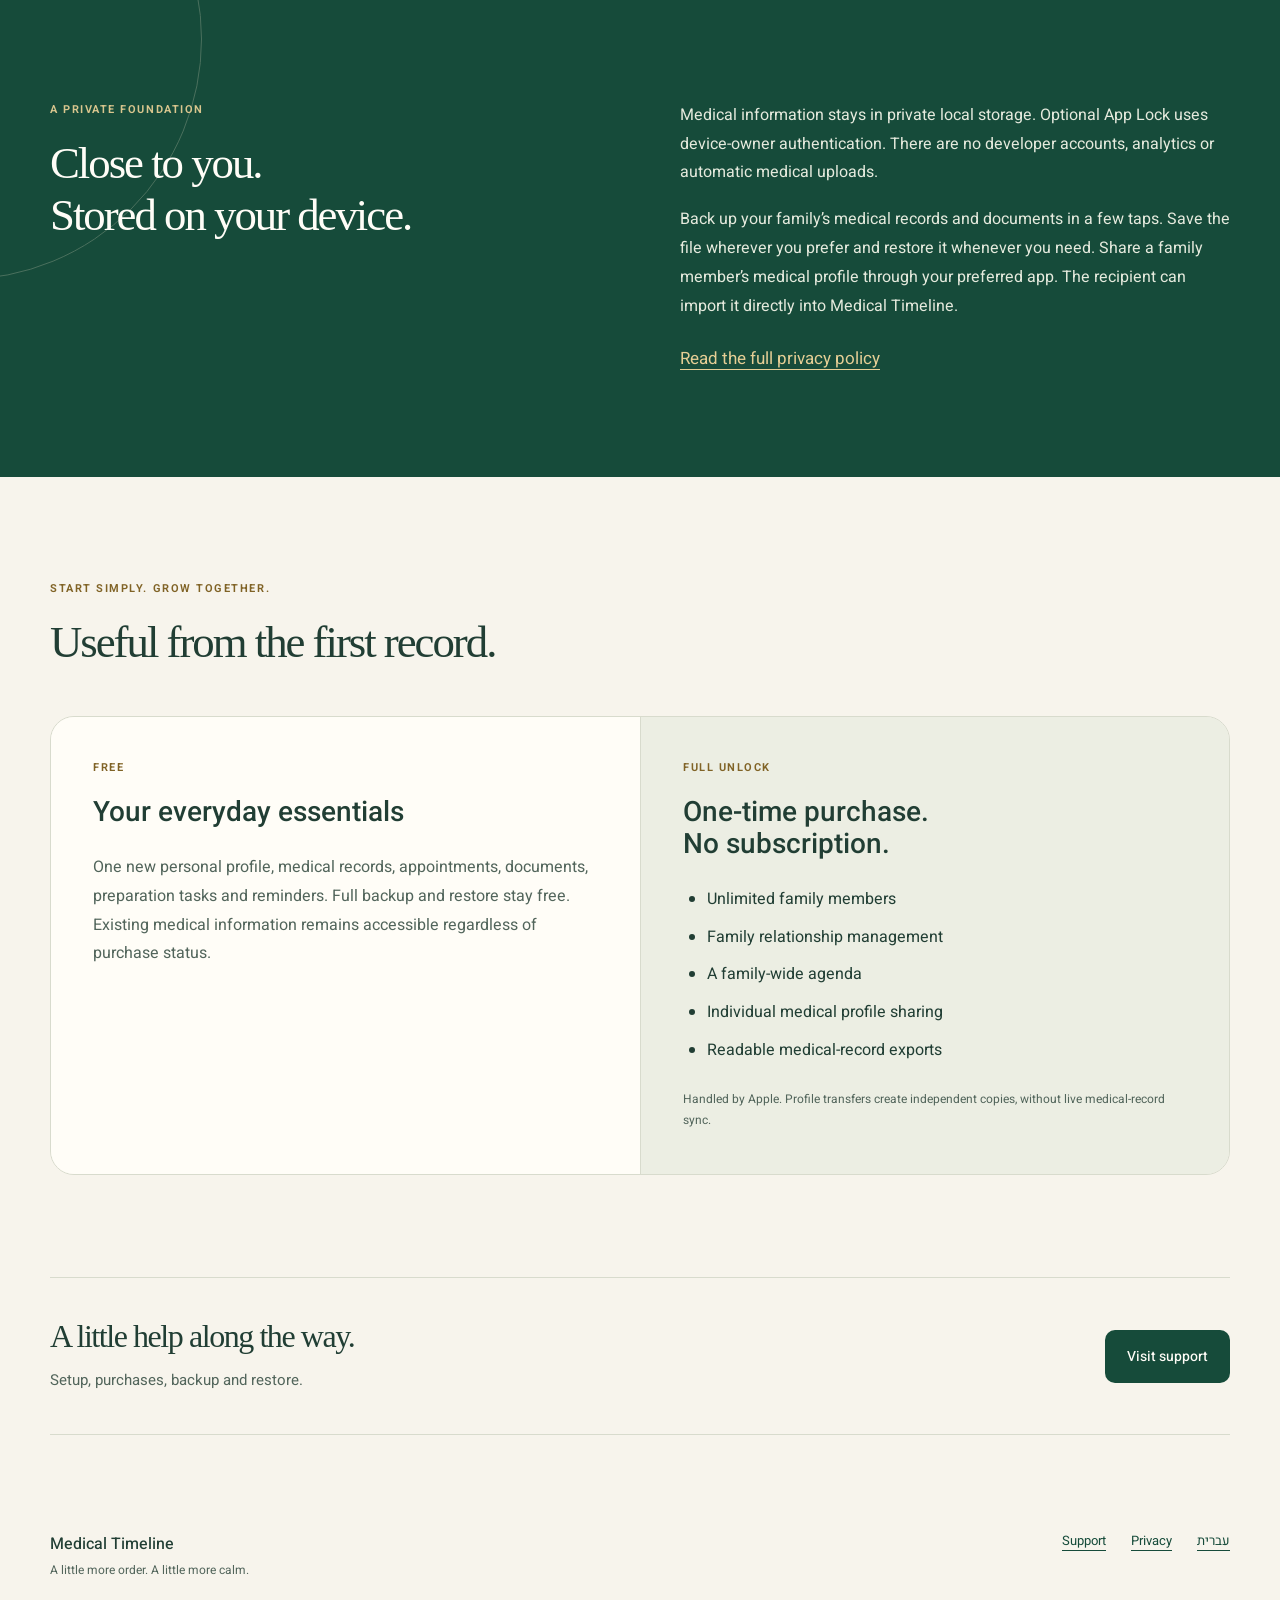
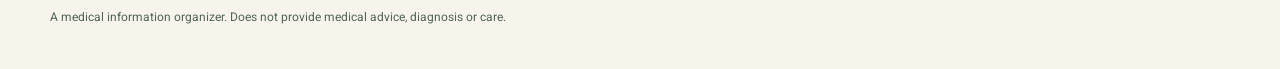
==== commit f446640b: "small changes to encryption text" ====
--- a/index.html
+++ b/index.html
@@ -75,7 +75,7 @@
 </div>
 <div>
 <p>Medical information stays in private local storage. Optional App Lock uses device-owner authentication. There are no developer accounts, analytics or automatic medical uploads.</p>
-<p>Create a manual backup and save it safely outside this device. Backups and individual profile copies are unencrypted .medtimeline files and need no password. Anyone with access to a file can read its contents. Share only with people you trust. There is no automatic medical-data backup or sync; losing the device or uninstalling can lose records.</p><a href="privacy.html">Read the full privacy policy</a>
+<p>Back up your family’s medical records and documents in a few taps. Save the file wherever you prefer and restore it whenever you need. Share a family member’s medical profile through your preferred app. The recipient can import it directly into Medical Timeline.</p><a href="privacy.html">Read the full privacy policy</a>
 </div>
 </div>
 </section>
@@ -88,7 +88,7 @@
 <article class="free">
 <p class="eyebrow">FREE</p>
 <h3>Your everyday essentials</h3>
-<p>One new personal profile, medical records, appointments, documents, preparation tasks and reminders. Full backup and restore stay free and require no password. Existing medical information remains accessible regardless of purchase status.</p>
+<p>One new personal profile, medical records, appointments, documents, preparation tasks and reminders. Full backup and restore stay free. Existing medical information remains accessible regardless of purchase status.</p>
 </article>
 <article class="unlock">
 <p class="eyebrow">FULL UNLOCK</p>
@@ -97,7 +97,7 @@
 <li>Unlimited family members</li>
 <li>Family relationship management</li>
 <li>A family-wide agenda</li>
-<li>Password-free individual profile sharing</li>
+<li>Individual medical profile sharing</li>
 <li>Readable medical-record exports</li>
 </ul>
 <p class="fine">Handled by Apple. Profile transfers create independent copies, without live medical-record sync.</p>
@@ -107,7 +107,7 @@
  <section class="wrap help-strip">
 <div>
 <h2>A little help along the way.</h2>
-<p>Setup, purchases and keeping a safe backup.</p>
+<p>Setup, purchases, backup and restore.</p>
 </div><a class="button" href="support.html">Visit support</a>
 </section>
 </main>
